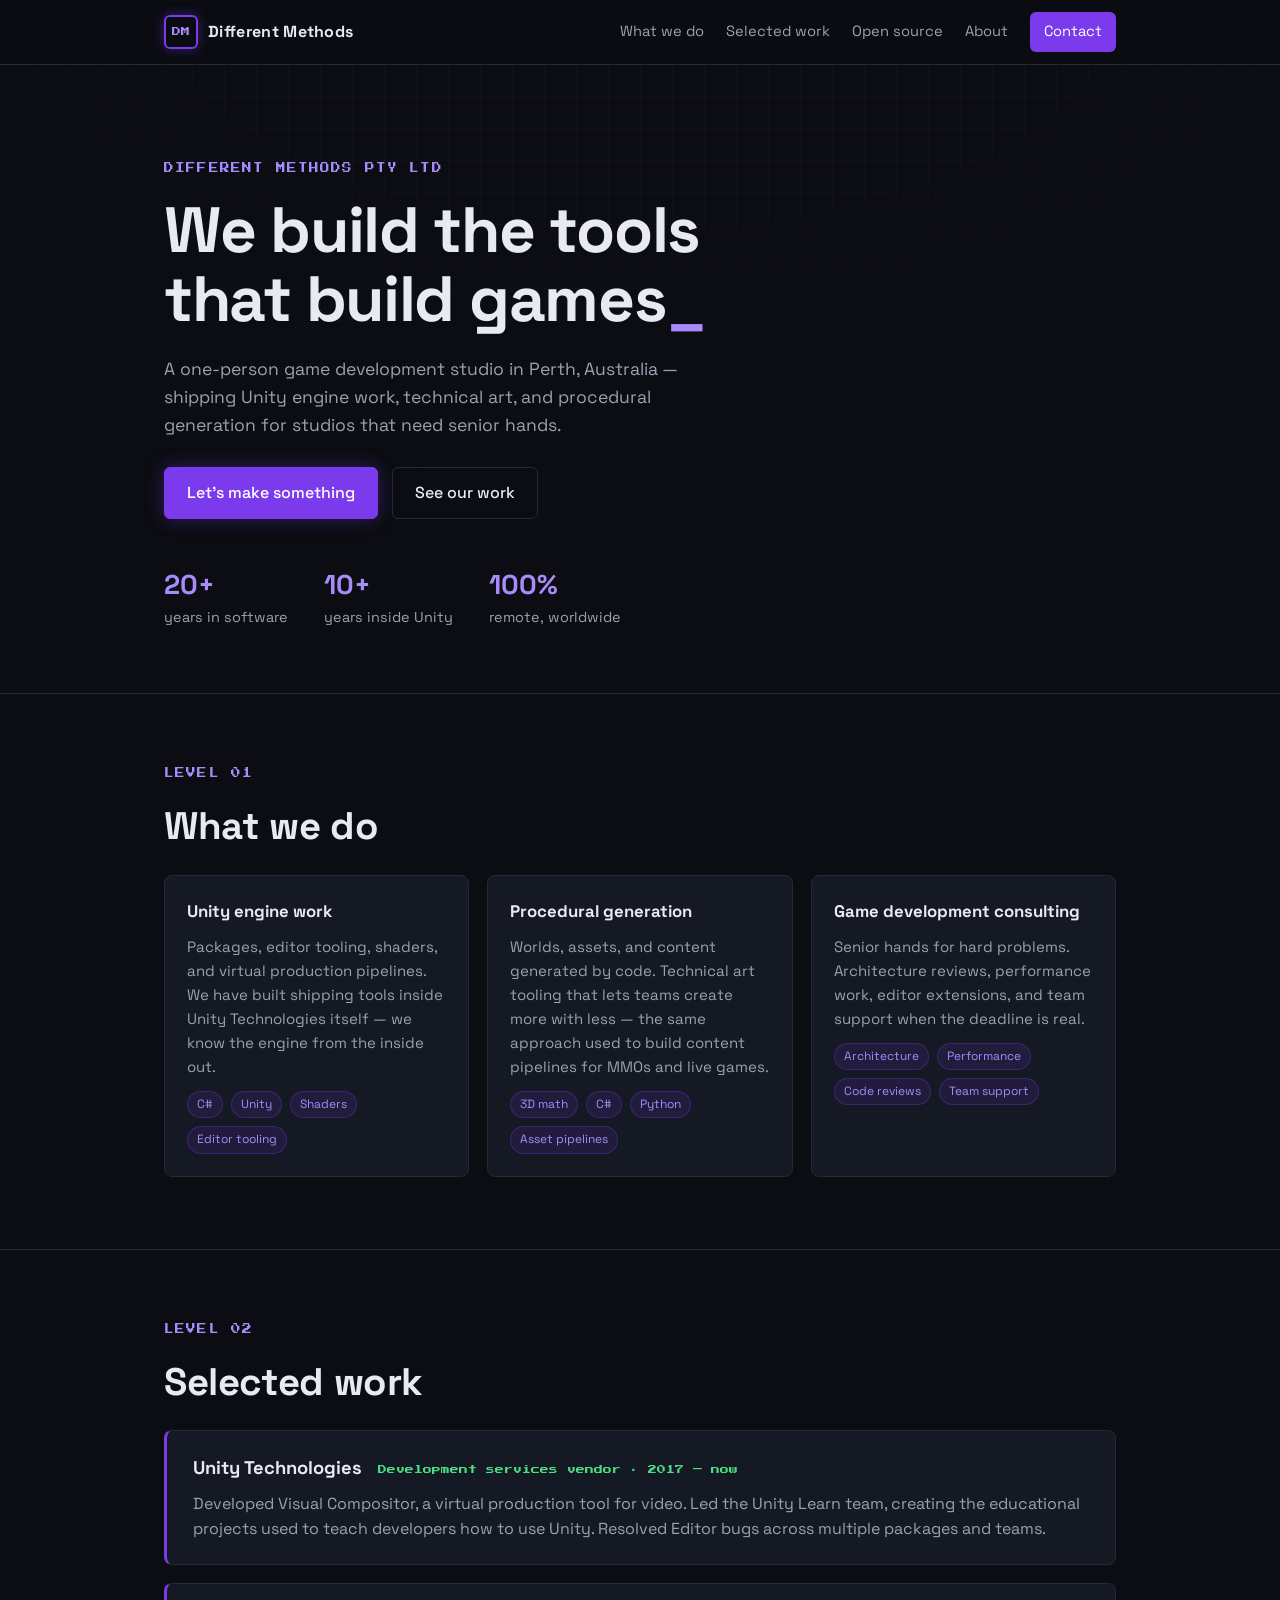
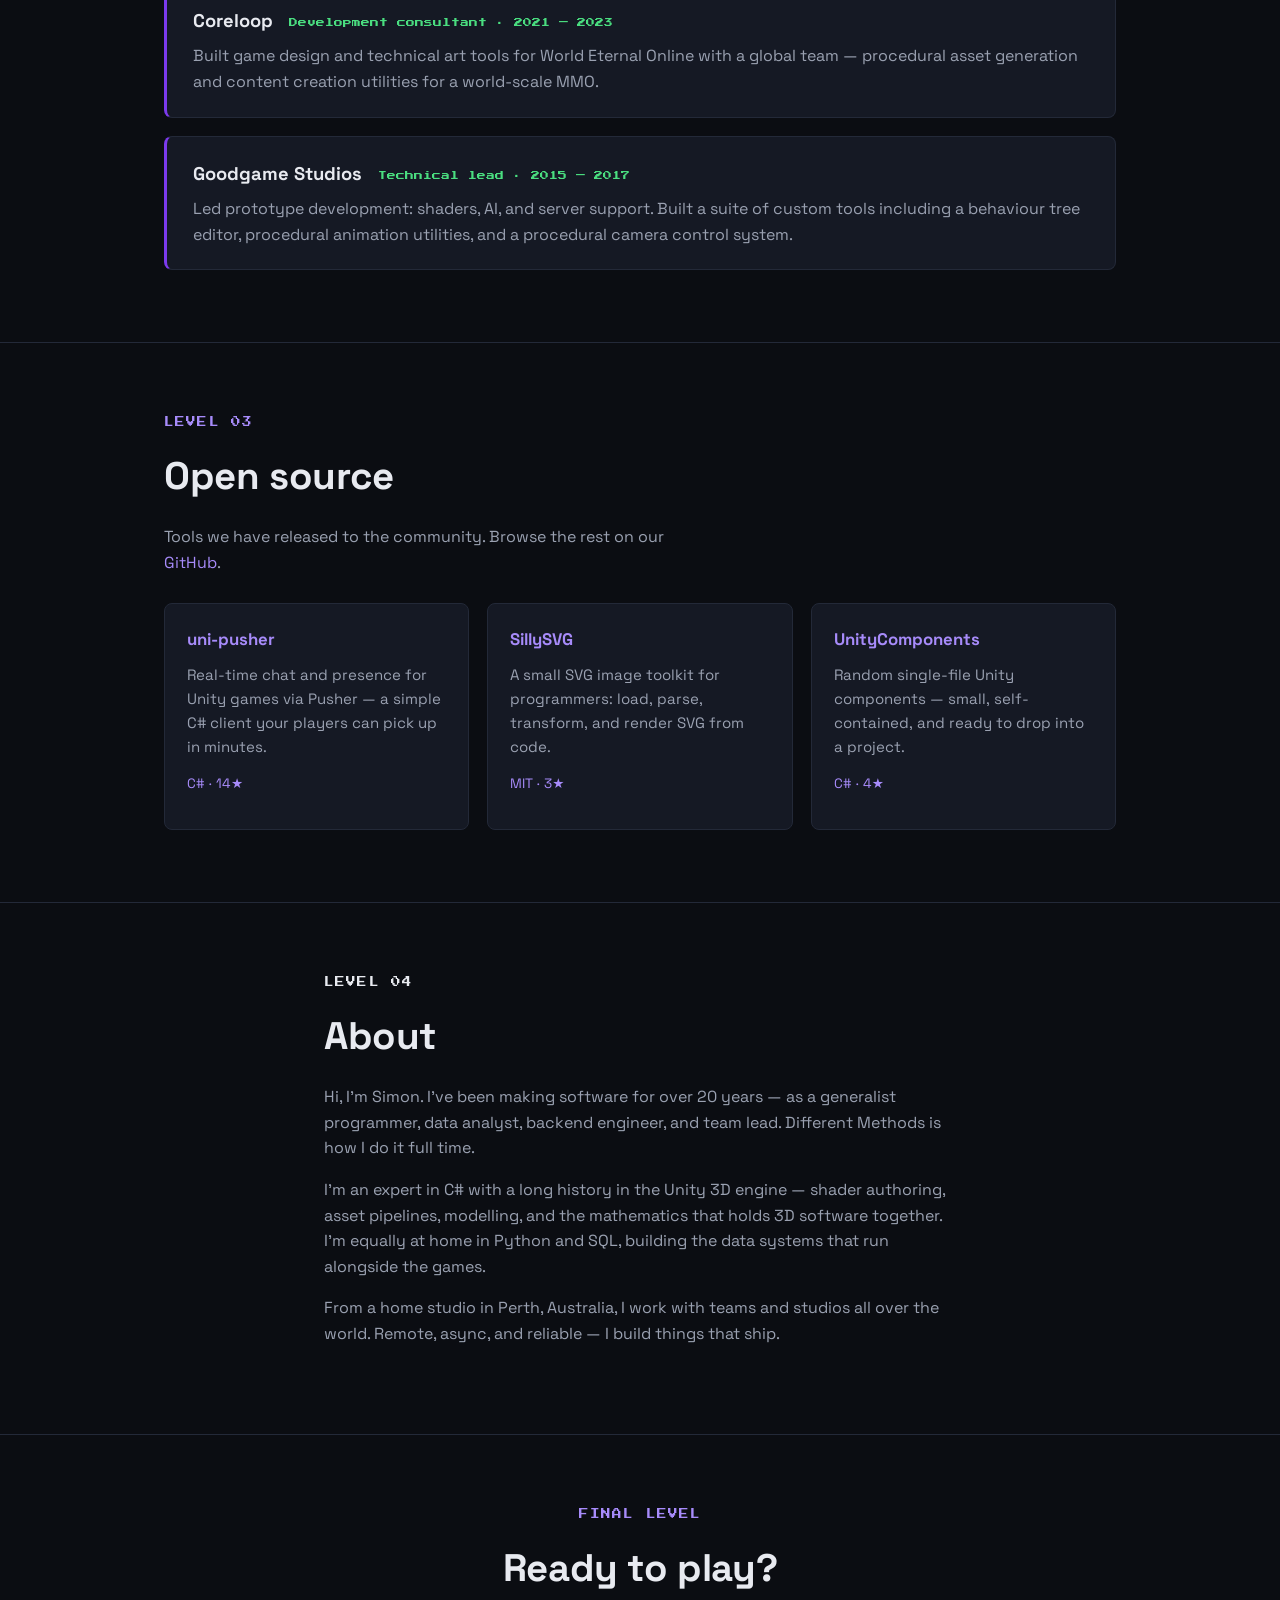
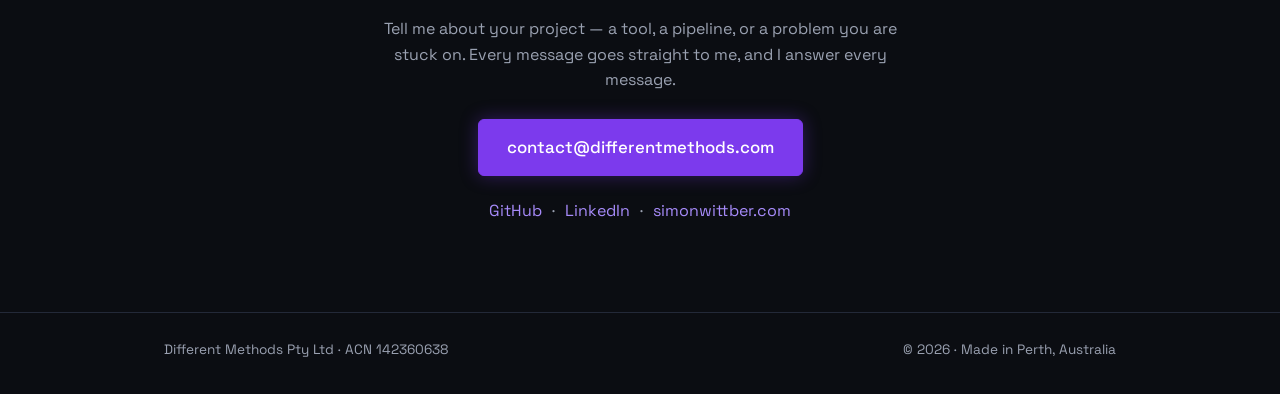
==== index.html @ 72f73c29 "Initial commit: differentmethods.com site" ====
<!doctype html>
<html lang="en">
<head>
  <meta charset="utf-8">
  <meta name="viewport" content="width=device-width, initial-scale=1">
  <title>Different Methods — Unity Development &amp; Game Tools Studio</title>
  <meta name="description" content="Different Methods is a game development studio in Perth, Australia. Unity engine development, technical art, procedural generation, and senior game development consulting.">
  <meta name="theme-color" content="#0B0D12">
  <meta property="og:title" content="Different Methods — We build the tools that build games">
  <meta property="og:description" content="Unity engine development, technical art, and procedural generation for studios that need senior hands.">
  <meta property="og:type" content="website">
  <meta property="og:url" content="https://differentmethods.com">
  <link rel="icon" href="data:image/svg+xml,%3Csvg xmlns='http://www.w3.org/2000/svg' viewBox='0 0 32 32'%3E%3Crect width='32' height='32' rx='6' fill='%230B0D12'/%3E%3Ctext x='16' y='23' font-family='monospace' font-size='17' font-weight='bold' fill='%237C3AED' text-anchor='middle'%3EDM%3C/text%3E%3C/svg%3E">
  <link rel="preconnect" href="https://fonts.googleapis.com">
  <link rel="preconnect" href="https://fonts.gstatic.com" crossorigin>
  <link href="https://fonts.googleapis.com/css2?family=Press+Start+2P&family=Space+Grotesk:wght@400;500;700&display=swap" rel="stylesheet">
  <link rel="stylesheet" href="style.css">
  <script type="application/ld+json">
  {
    "@context": "https://schema.org",
    "@type": "Organization",
    "name": "Different Methods Pty Ltd",
    "url": "https://differentmethods.com",
    "email": "contact@differentmethods.com",
    "logo": "https://differentmethods.com/favicon.svg",
    "founder": "Simon Wittber",
    "address": { "@type": "PostalAddress", "addressLocality": "Perth", "addressRegion": "Western Australia", "addressCountry": "AU" },
    "sameAs": [
      "https://github.com/DifferentMethods",
      "https://www.linkedin.com/in/simonwittber"
    ]
  }
  </script>
</head>
<body>
  <div class="bg-grid" aria-hidden="true"></div>

  <header class="site-header">
    <div class="wrap header-inner">
      <a class="logo" href="#top">
        <span class="logo-mark" aria-hidden="true">DM</span>
        <span class="logo-text">Different&nbsp;Methods</span>
      </a>
      <nav class="nav" id="nav">
        <a href="#work">What we do</a>
        <a href="#selected">Selected work</a>
        <a href="#open-source">Open source</a>
        <a href="#about">About</a>
        <a href="#contact" class="nav-cta">Contact</a>
      </nav>
      <button class="nav-toggle" id="nav-toggle" aria-label="Toggle menu" aria-expanded="false">☰</button>
    </div>
  </header>

  <main id="top">
    <section class="hero">
      <div class="wrap">
        <p class="eyebrow pixel">DIFFERENT METHODS PTY LTD</p>
        <h1>We build the tools<br>that build games<span class="cursor" aria-hidden="true">_</span></h1>
        <p class="lede">
          A one-person game development studio in Perth, Australia — shipping
          Unity engine work, technical art, and procedural generation for
          studios that need senior hands.
        </p>
        <div class="hero-cta">
          <a class="btn btn-primary" href="mailto:contact@differentmethods.com?subject=Let's make something">Let's make something</a>
          <a class="btn" href="#selected">See our work</a>
        </div>
        <ul class="stats" aria-label="Studio stats">
          <li><strong>20+</strong><span>years in software</span></li>
          <li><strong>10+</strong><span>years inside Unity</span></li>
          <li><strong>100%</strong><span>remote, worldwide</span></li>
        </ul>
      </div>
    </section>

    <section id="work" class="section">
      <div class="wrap">
        <p class="level pixel">LEVEL 01</p>
        <h2>What we do</h2>
        <div class="cards">
          <article class="card">
            <h3>Unity engine work</h3>
            <p>Packages, editor tooling, shaders, and virtual production pipelines. We have built shipping tools inside Unity Technologies itself — we know the engine from the inside out.</p>
            <ul class="tags">
              <li>C#</li>
              <li>Unity</li>
              <li>Shaders</li>
              <li>Editor tooling</li>
            </ul>
          </article>
          <article class="card">
            <h3>Procedural generation</h3>
            <p>Worlds, assets, and content generated by code. Technical art tooling that lets teams create more with less — the same approach used to build content pipelines for MMOs and live games.</p>
            <ul class="tags">
              <li>3D math</li>
              <li>C#</li>
              <li>Python</li>
              <li>Asset pipelines</li>
            </ul>
          </article>
          <article class="card">
            <h3>Game development consulting</h3>
            <p>Senior hands for hard problems. Architecture reviews, performance work, editor extensions, and team support when the deadline is real.</p>
            <ul class="tags">
              <li>Architecture</li>
              <li>Performance</li>
              <li>Code reviews</li>
              <li>Team support</li>
            </ul>
          </article>
        </div>
      </div>
    </section>

    <section id="selected" class="section">
      <div class="wrap">
        <p class="level pixel">LEVEL 02</p>
        <h2>Selected work</h2>
        <div class="quests">
          <article class="quest">
            <div class="quest-head">
              <h3>Unity Technologies</h3>
              <span class="quest-meta">Development services vendor · 2017 — now</span>
            </div>
            <p>
              Developed Visual Compositor, a virtual production tool for video.
              Led the Unity Learn team, creating the educational projects used
              to teach developers how to use Unity. Resolved Editor bugs across
              multiple packages and teams.
            </p>
          </article>
          <article class="quest">
            <div class="quest-head">
              <h3>Coreloop</h3>
              <span class="quest-meta">Development consultant · 2021 — 2023</span>
            </div>
            <p>
              Built game design and technical art tools for World Eternal
              Online with a global team — procedural asset generation and
              content creation utilities for a world-scale MMO.
            </p>
          </article>
          <article class="quest">
            <div class="quest-head">
              <h3>Goodgame Studios</h3>
              <span class="quest-meta">Technical lead · 2015 — 2017</span>
            </div>
            <p>
              Led prototype development: shaders, AI, and server support.
              Built a suite of custom tools including a behaviour tree editor,
              procedural animation utilities, and a procedural camera control
              system.
            </p>
          </article>
        </div>
      </div>
    </section>

    <section id="open-source" class="section">
      <div class="wrap">
        <p class="level pixel">LEVEL 03</p>
        <h2>Open source</h2>
        <p class="section-lede">
          Tools we have released to the community. Browse the rest on our
          <a href="https://github.com/DifferentMethods">GitHub</a>.
        </p>
        <div class="cards">
          <article class="card">
            <h3><a href="https://github.com/DifferentMethods/uni-pusher">uni-pusher</a></h3>
            <p>Real-time chat and presence for Unity games via Pusher — a simple C# client your players can pick up in minutes.</p>
            <p class="card-link"><a href="https://github.com/DifferentMethods/uni-pusher">C# · 14★</a></p>
          </article>
          <article class="card">
            <h3><a href="https://github.com/DifferentMethods/SillySVG">SillySVG</a></h3>
            <p>A small SVG image toolkit for programmers: load, parse, transform, and render SVG from code.</p>
            <p class="card-link"><a href="https://github.com/DifferentMethods/SillySVG">MIT · 3★</a></p>
          </article>
          <article class="card">
            <h3><a href="https://github.com/DifferentMethods/UnityComponents">UnityComponents</a></h3>
            <p>Random single-file Unity components — small, self-contained, and ready to drop into a project.</p>
            <p class="card-link"><a href="https://github.com/DifferentMethods/UnityComponents">C# · 4★</a></p>
          </article>
        </div>
      </div>
    </section>

    <section id="about" class="section">
      <div class="wrap narrow">
        <p class="level pixel">LEVEL 04</p>
        <h2>About</h2>
        <p>
          Hi, I'm Simon. I've been making software for over 20 years — as a
          generalist programmer, data analyst, backend engineer, and team
          lead. Different Methods is how I do it full time.
        </p>
        <p>
          I'm an expert in C# with a long history in the Unity 3D engine —
          shader authoring, asset pipelines, modelling, and the mathematics
          that holds 3D software together. I'm equally at home in Python and
          SQL, building the data systems that run alongside the games.
        </p>
        <p>
          From a home studio in Perth, Australia, I work with teams and
          studios all over the world. Remote, async, and reliable — I build
          things that ship.
        </p>
      </div>
    </section>

    <section id="contact" class="section">
      <div class="wrap narrow contact">
        <p class="level pixel">FINAL LEVEL</p>
        <h2>Ready to play?</h2>
        <p class="section-lede">
          Tell me about your project — a tool, a pipeline, or a problem you
          are stuck on. Every message goes straight to me, and I answer every message.
        </p>
        <a class="btn btn-primary btn-big" href="mailto:contact@differentmethods.com?subject=Project inquiry — differentmethods.com">contact@differentmethods.com</a>
        <p class="contact-alt">
          <a href="https://github.com/DifferentMethods">GitHub</a>
          <span aria-hidden="true">·</span>
          <a href="https://www.linkedin.com/in/simonwittber">LinkedIn</a>
          <span aria-hidden="true">·</span>
          <a href="https://simonwittber.com">simonwittber.com</a>
        </p>
      </div>
    </section>
  </main>

  <footer class="site-footer">
    <div class="wrap footer-inner">
      <span>Different Methods Pty Ltd · ACN 142360638</span>
      <span>© <span id="year">2026</span> · Made in Perth, Australia</span>
    </div>
  </footer>

  <script>
    const toggle = document.getElementById('nav-toggle');
    const nav = document.getElementById('nav');
    toggle.addEventListener('click', () => {
      const open = nav.classList.toggle('open');
      toggle.setAttribute('aria-expanded', String(open));
    });
    nav.addEventListener('click', (e) => {
      if (e.target.tagName === 'A') {
        nav.classList.remove('open');
        toggle.setAttribute('aria-expanded', 'false');
      }
    });
    const year = document.getElementById('year');
    if (year) year.textContent = String(new Date().getFullYear());
  </script>
</body>
</html>
---- style.css ----
:root {
  --bg: #0B0D12;
  --bg-soft: #11141C;
  --panel: #151924;
  --line: #232938;
  --text: #E8EAF0;
  --text-dim: #9AA1B1;
  --accent: #7C3AED;
  --accent-soft: #A78BFA;
  --green: #4ADE80;
}

* { box-sizing: border-box; }

html { scroll-behavior: smooth; }

body {
  margin: 0;
  background: var(--bg);
  color: var(--text);
  font-family: 'Space Grotesk', system-ui, sans-serif;
  line-height: 1.6;
  overflow-x: hidden;
}

a { color: var(--accent-soft); text-decoration: none; }
a:hover { color: var(--text); }

.pixel {
  font-family: 'Press Start 2P', monospace;
  font-size: 0.6rem;
  letter-spacing: 0.12em;
  color: var(--accent-soft);
}

.wrap {
  max-width: 1000px;
  margin: 0 auto;
  padding: 0 24px;
}

.wrap.narrow { max-width: 680px; }

/* ---------- background grid ---------- */
.bg-grid {
  position: fixed;
  inset: 0;
  z-index: -1;
  background-image:
    linear-gradient(rgba(124, 58, 237, 0.06) 1px, transparent 1px),
    linear-gradient(90deg, rgba(124, 58, 237, 0.06) 1px, transparent 1px);
  background-size: 32px 32px;
  mask-image: radial-gradient(ellipse 90% 60% at 50% 0%, black 30%, transparent 100%);
}

/* ---------- header ---------- */
.site-header {
  position: sticky;
  top: 0;
  z-index: 10;
  background: rgba(11, 13, 18, 0.85);
  backdrop-filter: blur(8px);
  border-bottom: 1px solid var(--line);
}

.header-inner {
  display: flex;
  align-items: center;
  justify-content: space-between;
  gap: 16px;
  height: 64px;
}

.logo {
  display: flex;
  align-items: center;
  gap: 10px;
  color: var(--text);
}

.logo-mark {
  display: grid;
  place-items: center;
  width: 34px;
  height: 34px;
  border: 2px solid var(--accent);
  border-radius: 6px;
  font-family: 'Press Start 2P', monospace;
  font-size: 0.55rem;
  color: var(--accent-soft);
  box-shadow: 0 0 12px rgba(124, 58, 237, 0.4);
}

.logo-text {
  font-weight: 700;
  letter-spacing: 0.02em;
}

.nav {
  display: flex;
  align-items: center;
  gap: 22px;
  font-size: 0.92rem;
}

.nav a { color: var(--text-dim); }
.nav a:hover { color: var(--text); }

.nav-cta {
  color: #fff !important;
  background: var(--accent);
  padding: 8px 14px;
  border-radius: 6px;
}
.nav-cta:hover { background: var(--accent-soft); color: #fff !important; }

.nav-toggle {
  display: none;
  background: none;
  border: 1px solid var(--line);
  color: var(--text);
  font-size: 1.2rem;
  line-height: 1;
  padding: 8px 10px;
  border-radius: 6px;
  cursor: pointer;
}

/* ---------- hero ---------- */
.hero {
  padding: 96px 0 64px;
}

.eyebrow { margin: 0 0 20px; }

.hero h1 {
  margin: 0 0 20px;
  font-size: clamp(2.2rem, 6vw, 4rem);
  line-height: 1.08;
  font-weight: 700;
  letter-spacing: -0.02em;
}

.cursor {
  color: var(--accent-soft);
  animation: blink 1.1s steps(1) infinite;
}

@keyframes blink { 50% { opacity: 0; } }

.lede {
  max-width: 560px;
  color: var(--text-dim);
  font-size: 1.1rem;
  margin: 0 0 28px;
}

.hero-cta {
  display: flex;
  flex-wrap: wrap;
  gap: 14px;
  margin-bottom: 44px;
}

.btn {
  display: inline-block;
  padding: 12px 22px;
  border-radius: 6px;
  border: 1px solid var(--line);
  color: var(--text);
  font-weight: 500;
  transition: transform 0.15s ease, box-shadow 0.15s ease;
}

.btn:hover {
  transform: translateY(-2px);
  color: var(--text);
}

.btn-primary {
  border-color: var(--accent);
  background: var(--accent);
  color: #fff;
  box-shadow: 0 0 18px rgba(124, 58, 237, 0.35);
}

.btn-primary:hover { background: var(--accent-soft); color: #fff; }

.btn-big { font-size: 1.05rem; padding: 14px 28px; }

.stats {
  list-style: none;
  display: flex;
  flex-wrap: wrap;
  gap: 36px;
  margin: 0;
  padding: 0;
}

.stats li {
  display: flex;
  flex-direction: column;
}

.stats strong {
  font-size: 1.7rem;
  font-weight: 700;
  color: var(--accent-soft);
}

.stats span { color: var(--text-dim); font-size: 0.9rem; }

/* ---------- sections ---------- */
.section {
  padding: 72px 0;
  border-top: 1px solid var(--line);
}

.section .level {
  margin: 0 0 14px;
}

.section h2 {
  margin: 0 0 18px;
  font-size: clamp(1.6rem, 4vw, 2.4rem);
  letter-spacing: -0.01em;
}

.section-lede {
  color: var(--text-dim);
  max-width: 560px;
  margin: 0 0 28px;
}

#about p { color: var(--text-dim); }
#about p:first-of-type { color: var(--text); }

/* ---------- cards ---------- */
.cards {
  display: grid;
  grid-template-columns: repeat(3, 1fr);
  gap: 18px;
}

.card {
  background: var(--panel);
  border: 1px solid var(--line);
  border-radius: 8px;
  padding: 22px;
  transition: transform 0.15s ease, border-color 0.15s ease;
}

.card:hover {
  transform: translateY(-3px);
  border-color: var(--accent);
}

.card h3 {
  margin: 0 0 10px;
  font-size: 1.05rem;
  font-weight: 700;
}

.card p {
  margin: 0 0 12px;
  color: var(--text-dim);
  font-size: 0.94rem;
}

.card .tags {
  list-style: none;
  display: flex;
  flex-wrap: wrap;
  gap: 8px;
  padding: 0;
  margin: 0;
}

.card .tags li {
  font-size: 0.75rem;
  color: var(--accent-soft);
  background: rgba(124, 58, 237, 0.12);
  border: 1px solid rgba(124, 58, 237, 0.3);
  padding: 3px 9px;
  border-radius: 999px;
}

.card-link a { font-size: 0.85rem; }

/* ---------- quests ---------- */
.quests {
  display: grid;
  gap: 18px;
}

.quest {
  background: var(--panel);
  border: 1px solid var(--line);
  border-left: 3px solid var(--accent);
  border-radius: 8px;
  padding: 22px 26px;
}

.quest-head {
  display: flex;
  flex-wrap: wrap;
  align-items: baseline;
  gap: 8px 16px;
  margin-bottom: 8px;
}

.quest h3 {
  margin: 0;
  font-size: 1.15rem;
}

.quest-meta {
  font-family: 'Press Start 2P', monospace;
  font-size: 0.55rem;
  color: var(--green);
}

.quest p {
  margin: 0;
  color: var(--text-dim);
}

/* ---------- contact ---------- */
.contact {
  text-align: center;
}

.contact .section-lede { margin: 0 auto 26px; }

.contact-alt {
  margin-top: 22px;
  color: var(--text-dim);
  display: flex;
  justify-content: center;
  gap: 10px;
  flex-wrap: wrap;
}

/* ---------- footer ---------- */
.site-footer {
  border-top: 1px solid var(--line);
  padding: 26px 0 34px;
}

.footer-inner {
  display: flex;
  flex-wrap: wrap;
  justify-content: space-between;
  gap: 8px 24px;
  color: var(--text-dim);
  font-size: 0.85rem;
}

/* ---------- responsive ---------- */
@media (max-width: 800px) {
  .cards { grid-template-columns: 1fr; }

  .nav-toggle { display: block; }

  .nav {
    position: absolute;
    top: 64px;
    left: 0;
    right: 0;
    display: none;
    flex-direction: column;
    align-items: flex-start;
    gap: 4px;
    background: var(--bg-soft);
    border-bottom: 1px solid var(--line);
    padding: 12px 24px;
  }

  .nav a { display: block; padding: 10px 0; }

  .nav.open { display: flex; }

  .hero { padding: 64px 0 48px; }
  .section { padding: 52px 0; }
  .stats { gap: 24px; }
}

@media (prefers-reduced-motion: reduce) {
  html { scroll-behavior: auto; }
  .cursor { animation: none; }
  .btn, .card { transition: none; }
}
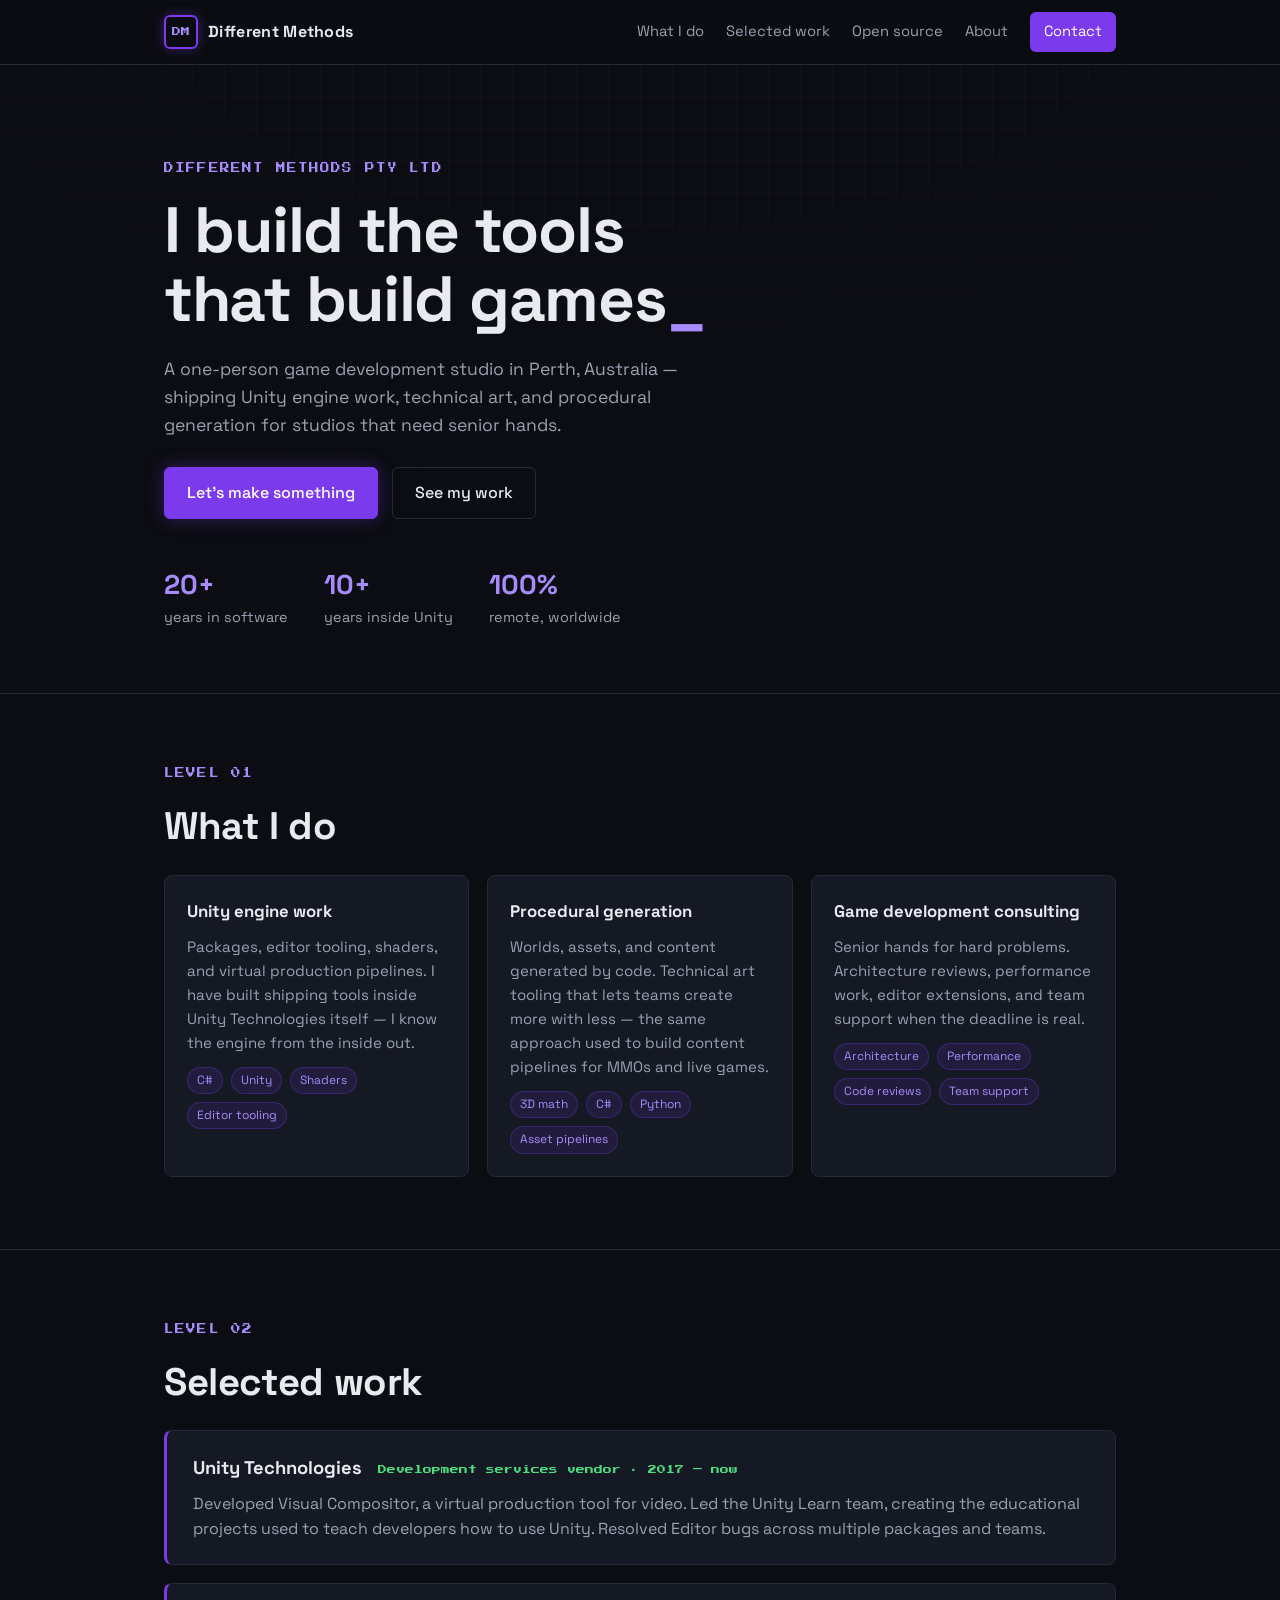
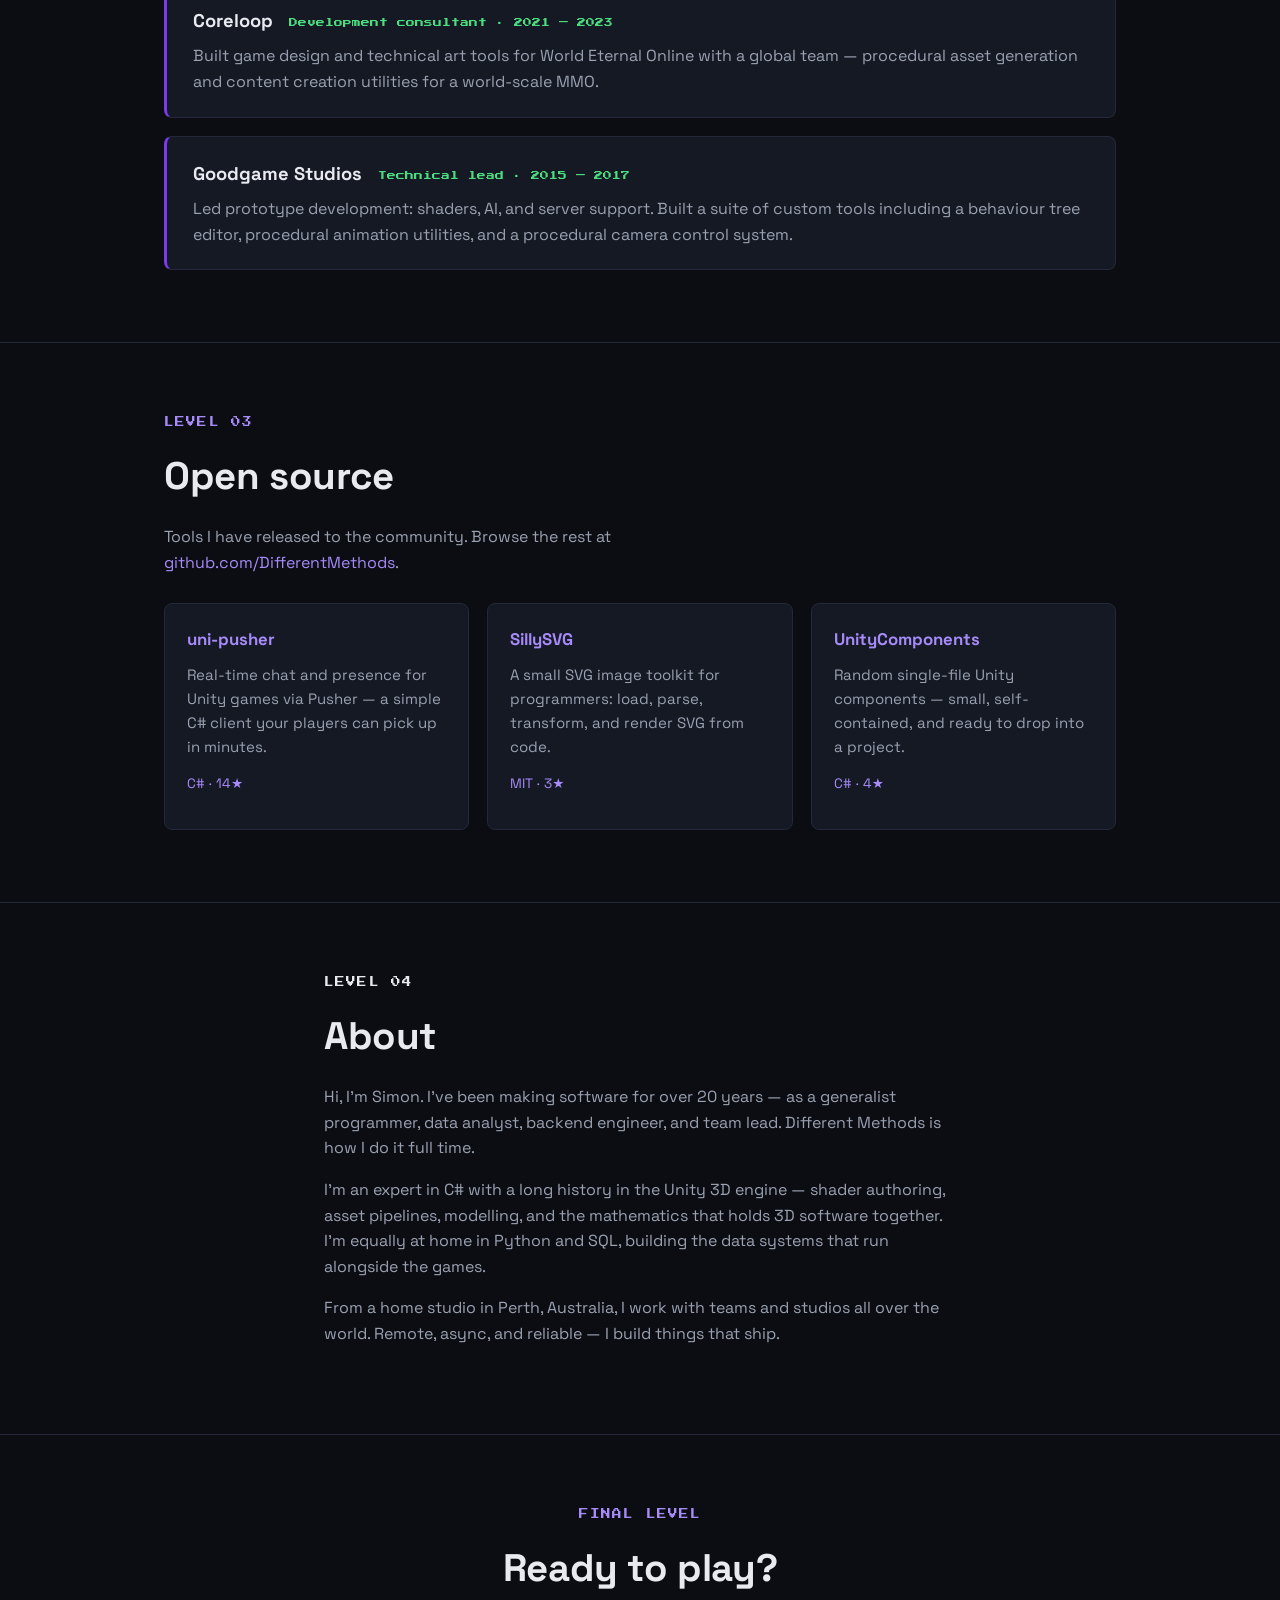
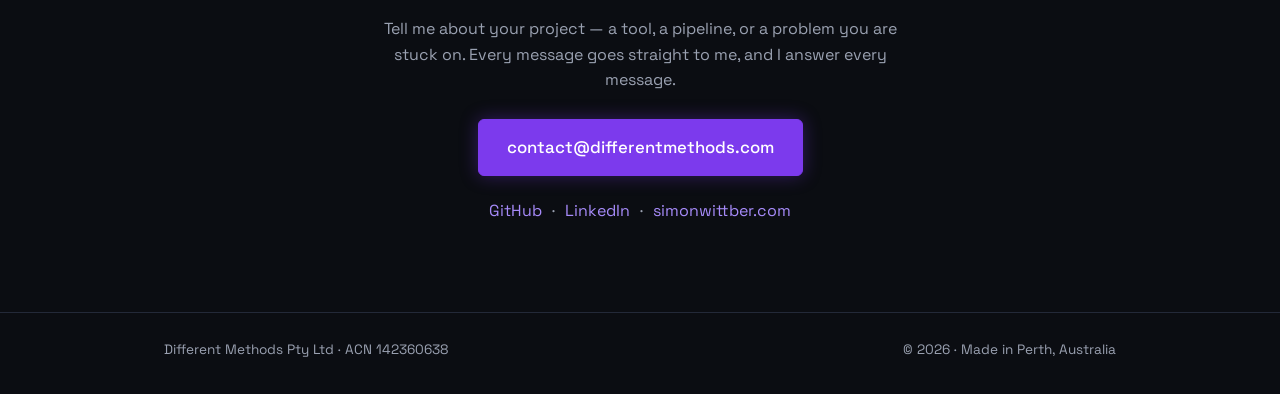
==== commit 1bc53c62: "Use first person (solo operator) instead of studio voice" ====
--- a/index.html
+++ b/index.html
@@ -4,9 +4,9 @@
   <meta charset="utf-8">
   <meta name="viewport" content="width=device-width, initial-scale=1">
   <title>Different Methods — Unity Development &amp; Game Tools Studio</title>
-  <meta name="description" content="Different Methods is a game development studio in Perth, Australia. Unity engine development, technical art, procedural generation, and senior game development consulting.">
+  <meta name="description" content="Different Methods is Simon Wittber's game development business in Perth, Australia. Unity engine development, technical art, procedural generation, and senior game development consulting.">
   <meta name="theme-color" content="#0B0D12">
-  <meta property="og:title" content="Different Methods — We build the tools that build games">
+  <meta property="og:title" content="Different Methods — I build the tools that build games">
   <meta property="og:description" content="Unity engine development, technical art, and procedural generation for studios that need senior hands.">
   <meta property="og:type" content="website">
   <meta property="og:url" content="https://differentmethods.com">
@@ -42,7 +42,7 @@
         <span class="logo-text">Different&nbsp;Methods</span>
       </a>
       <nav class="nav" id="nav">
-        <a href="#work">What we do</a>
+        <a href="#work">What I do</a>
         <a href="#selected">Selected work</a>
         <a href="#open-source">Open source</a>
         <a href="#about">About</a>
@@ -56,7 +56,7 @@
     <section class="hero">
       <div class="wrap">
         <p class="eyebrow pixel">DIFFERENT METHODS PTY LTD</p>
-        <h1>We build the tools<br>that build games<span class="cursor" aria-hidden="true">_</span></h1>
+        <h1>I build the tools<br>that build games<span class="cursor" aria-hidden="true">_</span></h1>
         <p class="lede">
           A one-person game development studio in Perth, Australia — shipping
           Unity engine work, technical art, and procedural generation for
@@ -64,7 +64,7 @@
         </p>
         <div class="hero-cta">
           <a class="btn btn-primary" href="mailto:contact@differentmethods.com?subject=Let's make something">Let's make something</a>
-          <a class="btn" href="#selected">See our work</a>
+          <a class="btn" href="#selected">See my work</a>
         </div>
         <ul class="stats" aria-label="Studio stats">
           <li><strong>20+</strong><span>years in software</span></li>
@@ -77,11 +77,11 @@
     <section id="work" class="section">
       <div class="wrap">
         <p class="level pixel">LEVEL 01</p>
-        <h2>What we do</h2>
+        <h2>What I do</h2>
         <div class="cards">
           <article class="card">
             <h3>Unity engine work</h3>
-            <p>Packages, editor tooling, shaders, and virtual production pipelines. We have built shipping tools inside Unity Technologies itself — we know the engine from the inside out.</p>
+            <p>Packages, editor tooling, shaders, and virtual production pipelines. I have built shipping tools inside Unity Technologies itself — I know the engine from the inside out.</p>
             <ul class="tags">
               <li>C#</li>
               <li>Unity</li>
@@ -162,8 +162,8 @@
         <p class="level pixel">LEVEL 03</p>
         <h2>Open source</h2>
         <p class="section-lede">
-          Tools we have released to the community. Browse the rest on our
-          <a href="https://github.com/DifferentMethods">GitHub</a>.
+          Tools I have released to the community. Browse the rest at
+          <a href="https://github.com/DifferentMethods">github.com/DifferentMethods</a>.
         </p>
         <div class="cards">
           <article class="card">
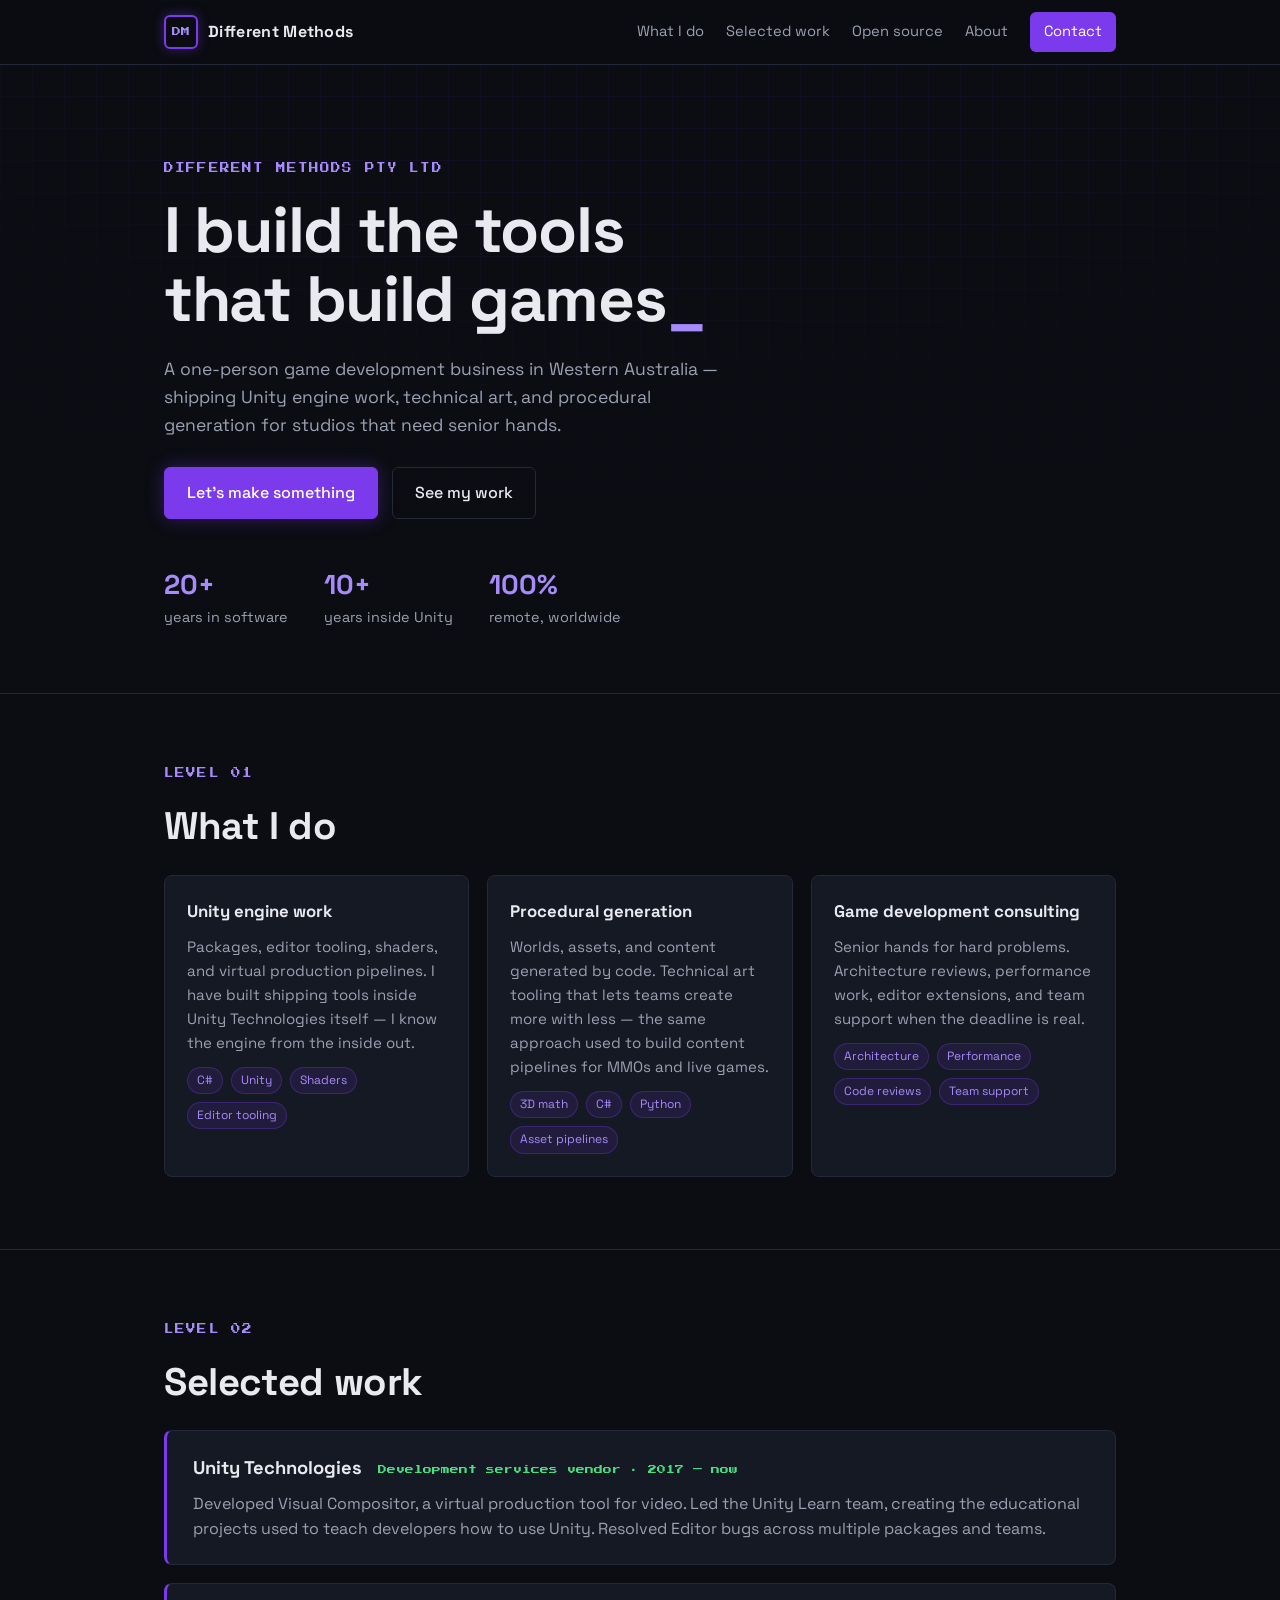
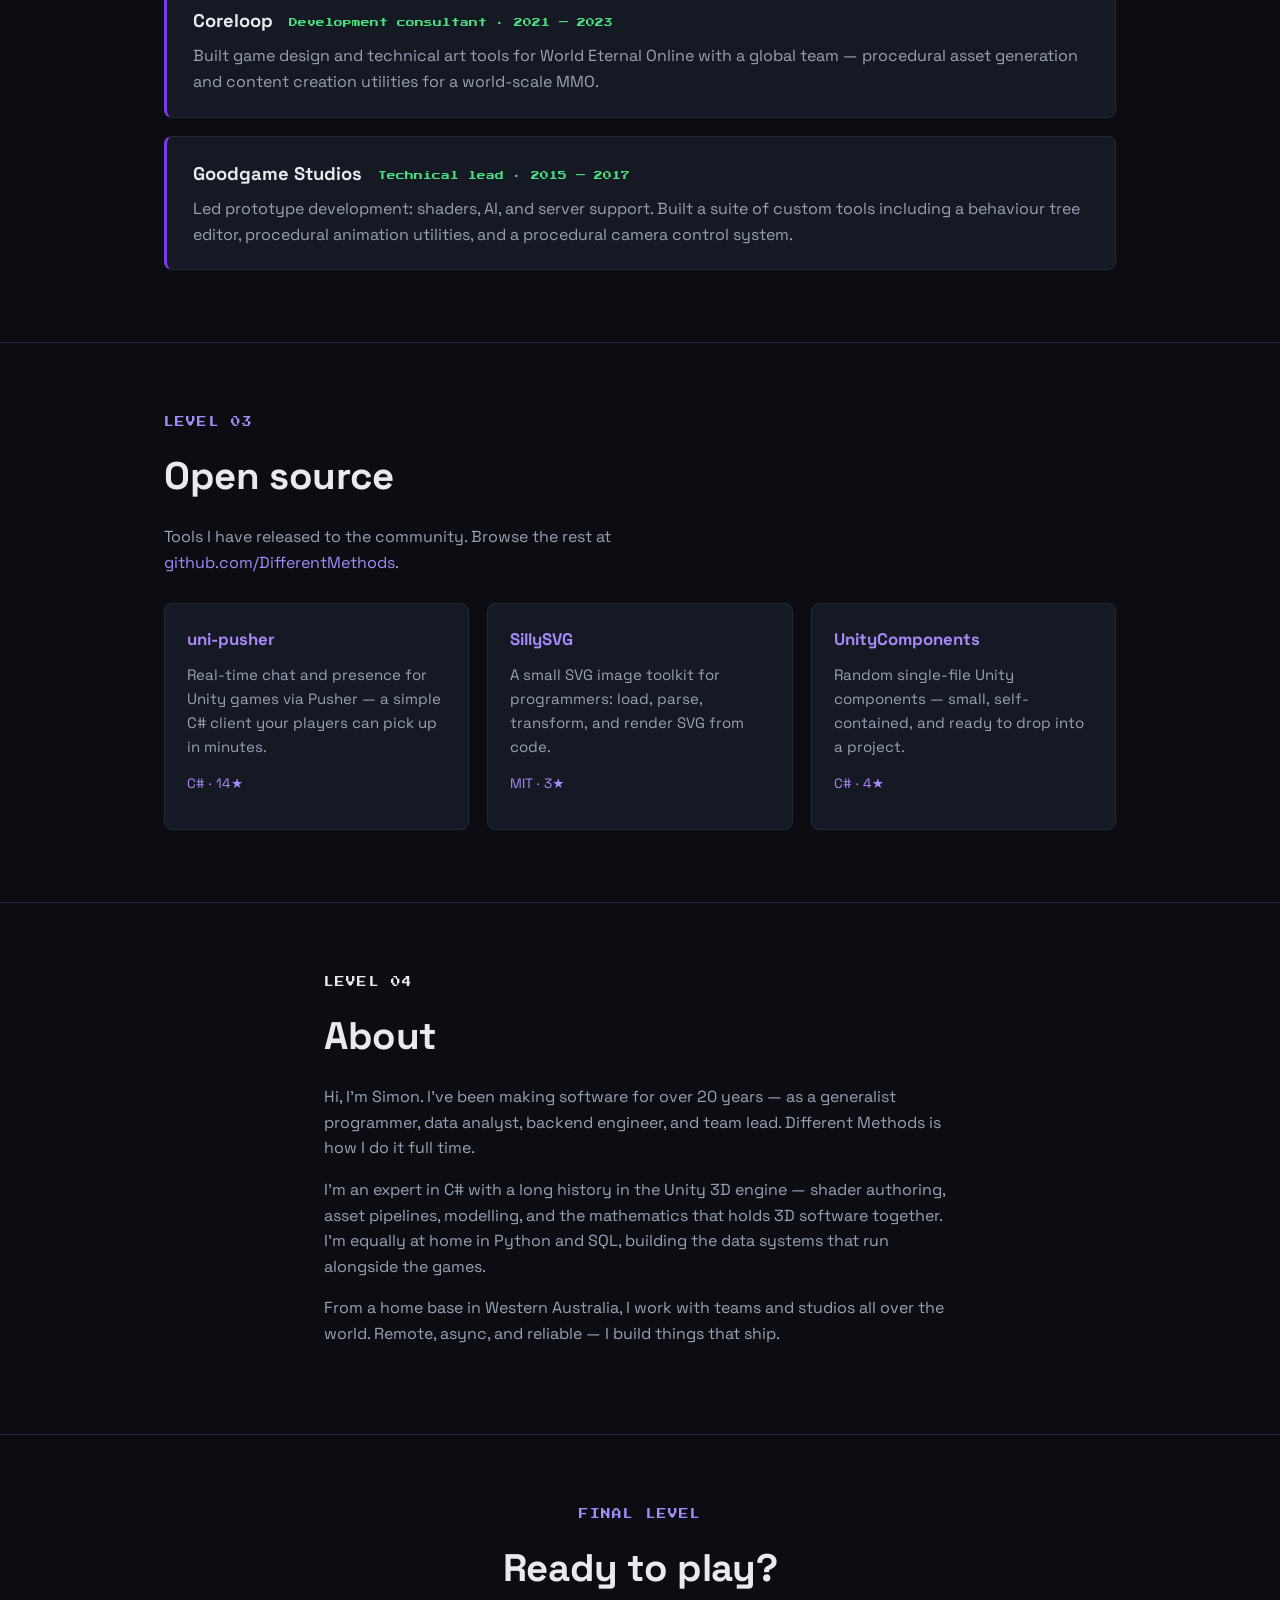
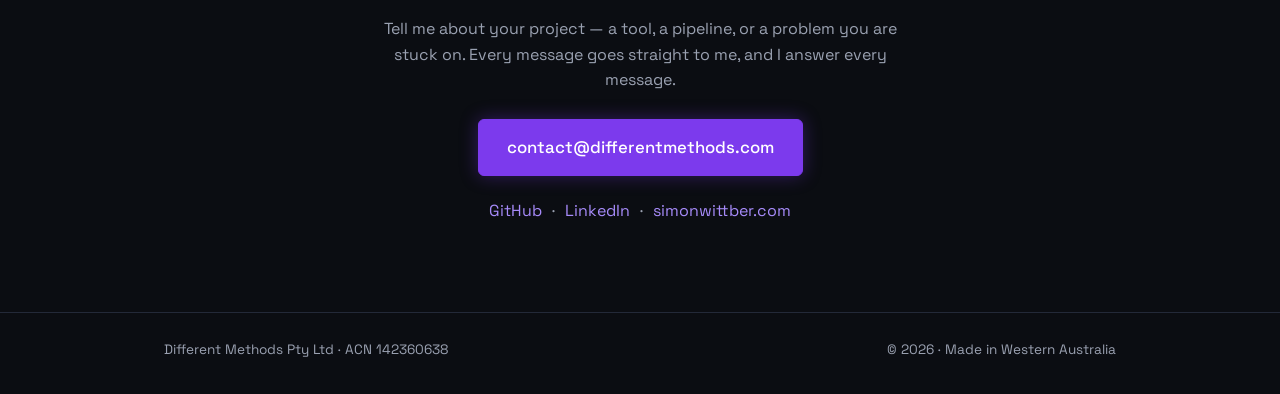
==== commit 0632b22d: "Say Western Australia instead of Perth; drop senior qualifier" ====
--- a/index.html
+++ b/index.html
@@ -4,7 +4,7 @@
   <meta charset="utf-8">
   <meta name="viewport" content="width=device-width, initial-scale=1">
   <title>Different Methods — Unity Development &amp; Game Tools Studio</title>
-  <meta name="description" content="Different Methods is Simon Wittber's game development business in Perth, Australia. Unity engine development, technical art, procedural generation, and senior game development consulting.">
+  <meta name="description" content="Different Methods is Simon Wittber's game development business in Western Australia. Unity engine development, technical art, procedural generation, and game development consulting.">
   <meta name="theme-color" content="#0B0D12">
   <meta property="og:title" content="Different Methods — I build the tools that build games">
   <meta property="og:description" content="Unity engine development, technical art, and procedural generation for studios that need senior hands.">
@@ -24,7 +24,7 @@
     "email": "contact@differentmethods.com",
     "logo": "https://differentmethods.com/favicon.svg",
     "founder": "Simon Wittber",
-    "address": { "@type": "PostalAddress", "addressLocality": "Perth", "addressRegion": "Western Australia", "addressCountry": "AU" },
+    "address": { "@type": "PostalAddress", "addressRegion": "Western Australia", "addressCountry": "AU" },
     "sameAs": [
       "https://github.com/DifferentMethods",
       "https://www.linkedin.com/in/simonwittber"
@@ -58,7 +58,7 @@
         <p class="eyebrow pixel">DIFFERENT METHODS PTY LTD</p>
         <h1>I build the tools<br>that build games<span class="cursor" aria-hidden="true">_</span></h1>
         <p class="lede">
-          A one-person game development studio in Perth, Australia — shipping
+          A one-person game development business in Western Australia — shipping
           Unity engine work, technical art, and procedural generation for
           studios that need senior hands.
         </p>
@@ -201,7 +201,7 @@
           SQL, building the data systems that run alongside the games.
         </p>
         <p>
-          From a home studio in Perth, Australia, I work with teams and
+          From a home base in Western Australia, I work with teams and
           studios all over the world. Remote, async, and reliable — I build
           things that ship.
         </p>
@@ -231,7 +231,7 @@
   <footer class="site-footer">
     <div class="wrap footer-inner">
       <span>Different Methods Pty Ltd · ACN 142360638</span>
-      <span>© <span id="year">2026</span> · Made in Perth, Australia</span>
+      <span>© <span id="year">2026</span> · Made in Western Australia</span>
     </div>
   </footer>
 
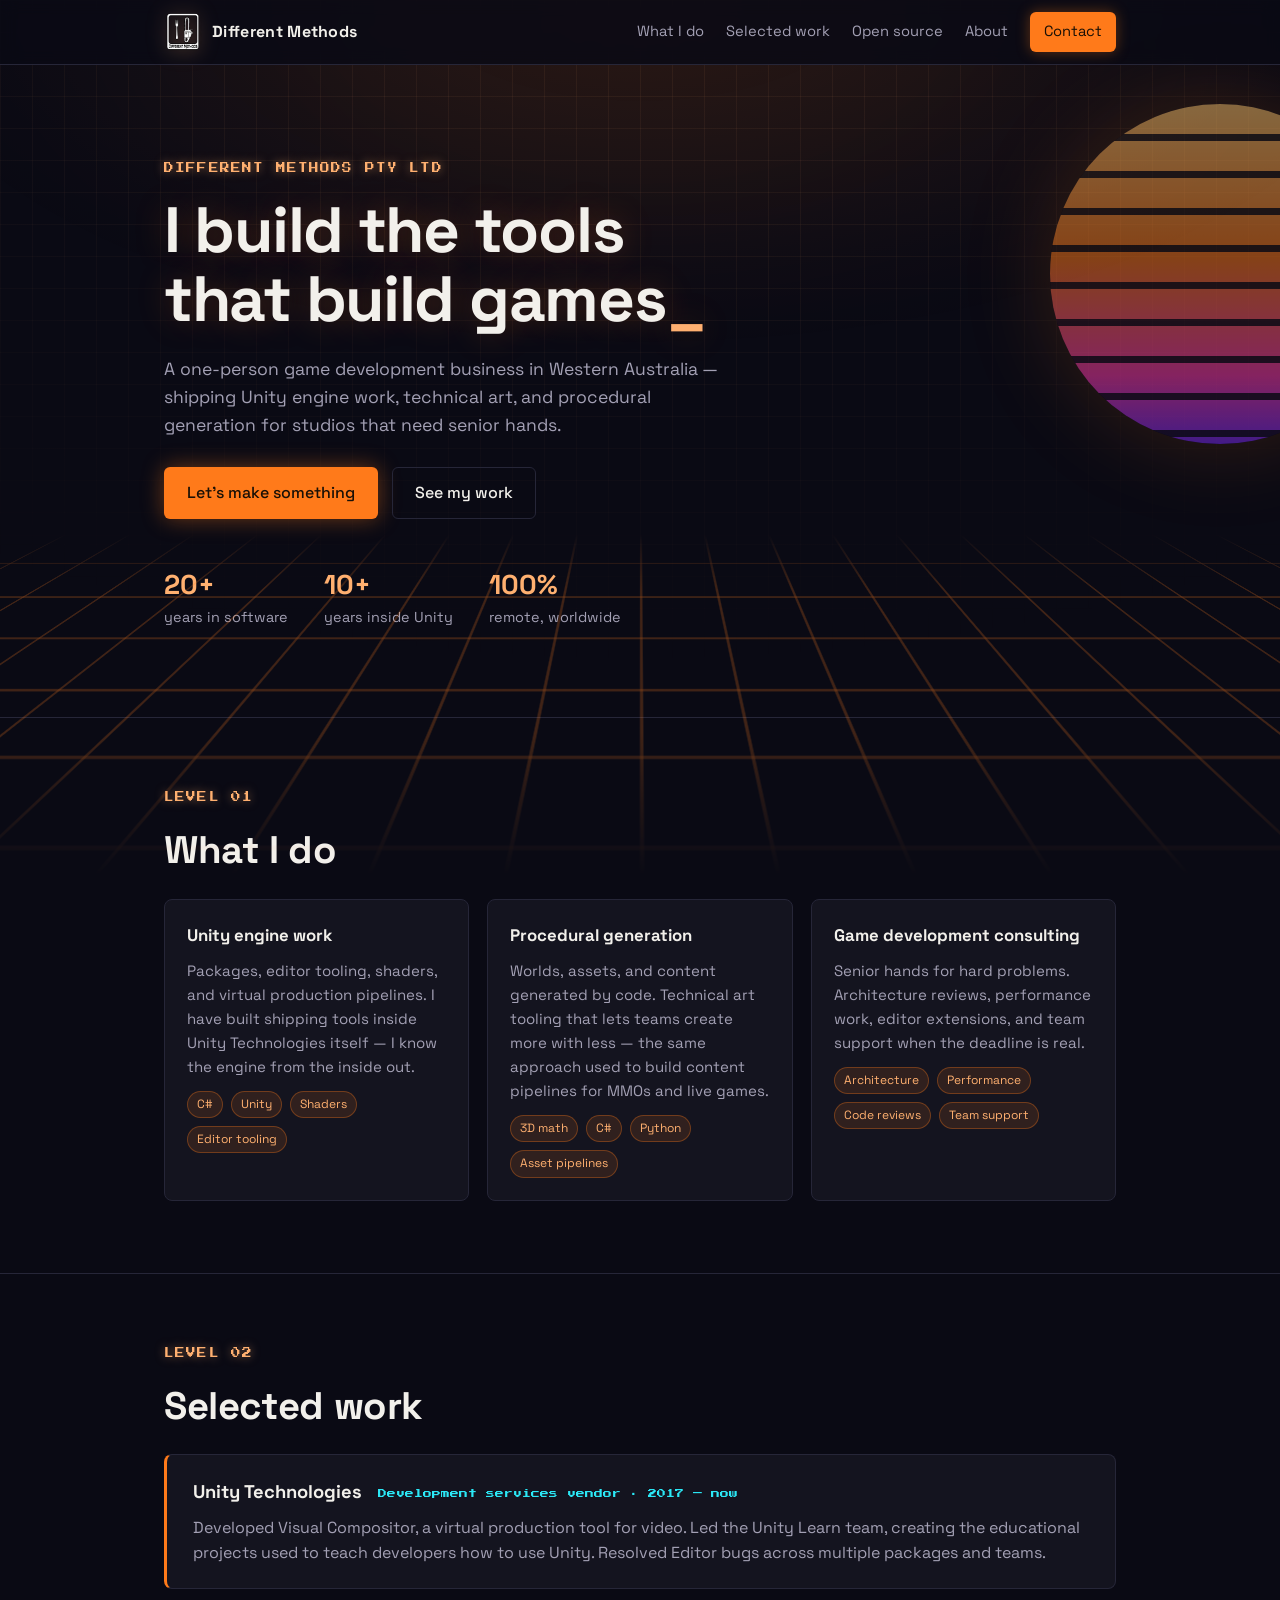
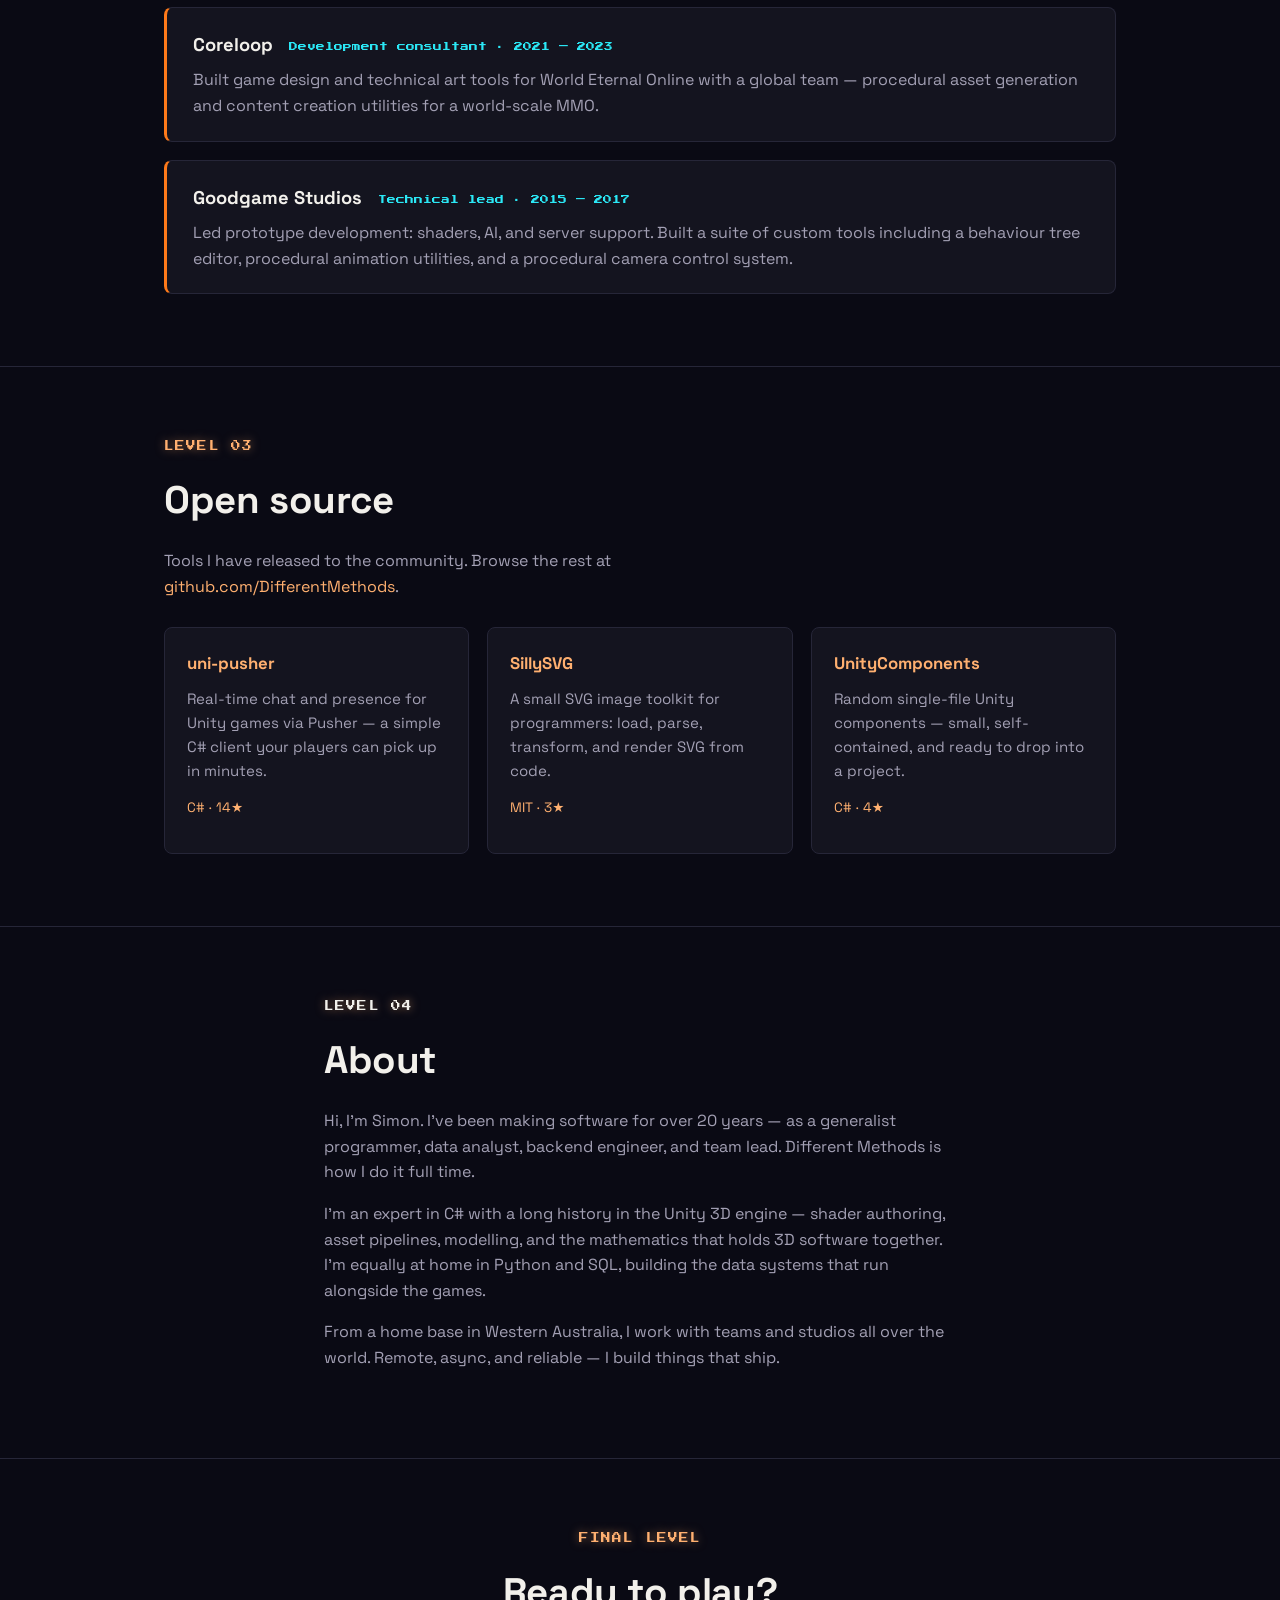
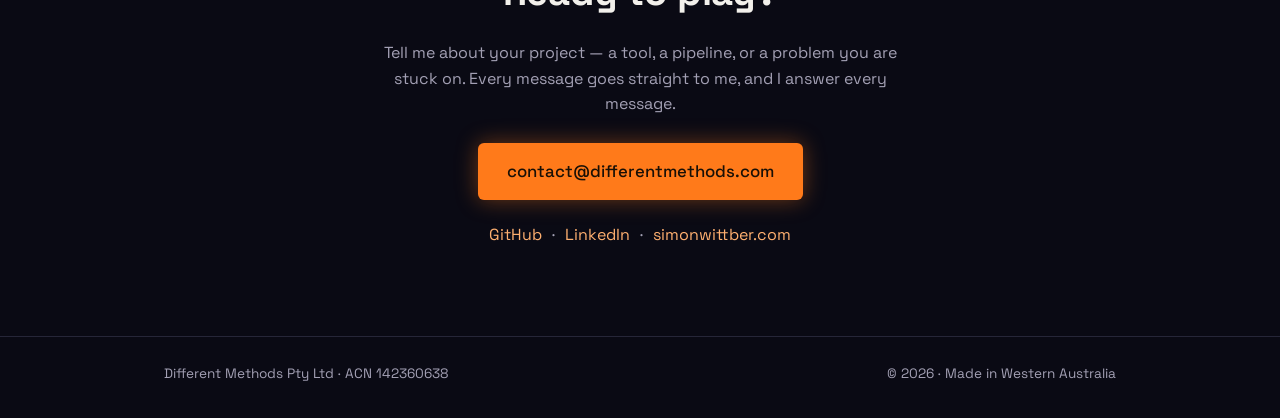
==== commit dce6585e: "Restyle with orange/grey synthwave palette; use dm.png as logo, favicon, og:image" ====
--- a/index.html
+++ b/index.html
@@ -5,12 +5,13 @@
   <meta name="viewport" content="width=device-width, initial-scale=1">
   <title>Different Methods — Unity Development &amp; Game Tools Studio</title>
   <meta name="description" content="Different Methods is Simon Wittber's game development business in Western Australia. Unity engine development, technical art, procedural generation, and game development consulting.">
-  <meta name="theme-color" content="#0B0D12">
+  <meta name="theme-color" content="#0A0A14">
   <meta property="og:title" content="Different Methods — I build the tools that build games">
   <meta property="og:description" content="Unity engine development, technical art, and procedural generation for studios that need senior hands.">
   <meta property="og:type" content="website">
   <meta property="og:url" content="https://differentmethods.com">
-  <link rel="icon" href="data:image/svg+xml,%3Csvg xmlns='http://www.w3.org/2000/svg' viewBox='0 0 32 32'%3E%3Crect width='32' height='32' rx='6' fill='%230B0D12'/%3E%3Ctext x='16' y='23' font-family='monospace' font-size='17' font-weight='bold' fill='%237C3AED' text-anchor='middle'%3EDM%3C/text%3E%3C/svg%3E">
+  <meta property="og:image" content="https://differentmethods.com/dm.png">
+  <link rel="icon" type="image/png" href="dm.png">
   <link rel="preconnect" href="https://fonts.googleapis.com">
   <link rel="preconnect" href="https://fonts.gstatic.com" crossorigin>
   <link href="https://fonts.googleapis.com/css2?family=Press+Start+2P&family=Space+Grotesk:wght@400;500;700&display=swap" rel="stylesheet">
@@ -22,7 +23,7 @@
     "name": "Different Methods Pty Ltd",
     "url": "https://differentmethods.com",
     "email": "contact@differentmethods.com",
-    "logo": "https://differentmethods.com/favicon.svg",
+    "logo": "https://differentmethods.com/dm.png",
     "founder": "Simon Wittber",
     "address": { "@type": "PostalAddress", "addressRegion": "Western Australia", "addressCountry": "AU" },
     "sameAs": [
@@ -38,7 +39,7 @@
   <header class="site-header">
     <div class="wrap header-inner">
       <a class="logo" href="#top">
-        <span class="logo-mark" aria-hidden="true">DM</span>
+        <img class="logo-mark" src="dm.png" alt="" width="38" height="38">
         <span class="logo-text">Different&nbsp;Methods</span>
       </a>
       <nav class="nav" id="nav">
--- a/style.css
+++ b/style.css
@@ -1,13 +1,14 @@
 :root {
-  --bg: #0B0D12;
-  --bg-soft: #11141C;
-  --panel: #151924;
-  --line: #232938;
-  --text: #E8EAF0;
-  --text-dim: #9AA1B1;
-  --accent: #7C3AED;
-  --accent-soft: #A78BFA;
-  --green: #4ADE80;
+  --bg: #0A0A14;
+  --bg-soft: #10101E;
+  --panel: #14141F;
+  --line: #262638;
+  --text: #F2F0EB;
+  --text-dim: #A3A0B4;
+  --accent: #FF7A1A;
+  --accent-soft: #FFB070;
+  --pink: #FF3CAC;
+  --cyan: #2BE8F6;
 }
 
 * { box-sizing: border-box; }
@@ -31,6 +32,7 @@
   font-size: 0.6rem;
   letter-spacing: 0.12em;
   color: var(--accent-soft);
+  text-shadow: 0 0 10px rgba(255, 176, 112, 0.55);
 }
 
 .wrap {
@@ -47,10 +49,12 @@
   inset: 0;
   z-index: -1;
   background-image:
-    linear-gradient(rgba(124, 58, 237, 0.06) 1px, transparent 1px),
-    linear-gradient(90deg, rgba(124, 58, 237, 0.06) 1px, transparent 1px);
-  background-size: 32px 32px;
-  mask-image: radial-gradient(ellipse 90% 60% at 50% 0%, black 30%, transparent 100%);
+    radial-gradient(ellipse 85% 55% at 50% 0%, rgba(255, 122, 26, 0.14), transparent 70%),
+    linear-gradient(rgba(255, 176, 112, 0.06) 1px, transparent 1px),
+    linear-gradient(90deg, rgba(255, 176, 112, 0.06) 1px, transparent 1px);
+  background-size: 100% 100%, 32px 32px, 32px 32px;
+  -webkit-mask-image: radial-gradient(ellipse 95% 75% at 50% 0%, black 25%, transparent 100%);
+  mask-image: radial-gradient(ellipse 95% 75% at 50% 0%, black 25%, transparent 100%);
 }
 
 /* ---------- header ---------- */
@@ -58,7 +62,7 @@
   position: sticky;
   top: 0;
   z-index: 10;
-  background: rgba(11, 13, 18, 0.85);
+  background: rgba(10, 10, 20, 0.85);
   backdrop-filter: blur(8px);
   border-bottom: 1px solid var(--line);
 }
@@ -79,16 +83,10 @@
 }
 
 .logo-mark {
-  display: grid;
-  place-items: center;
-  width: 34px;
-  height: 34px;
-  border: 2px solid var(--accent);
-  border-radius: 6px;
-  font-family: 'Press Start 2P', monospace;
-  font-size: 0.55rem;
-  color: var(--accent-soft);
-  box-shadow: 0 0 12px rgba(124, 58, 237, 0.4);
+  width: 38px;
+  height: 38px;
+  border-radius: 8px;
+  filter: drop-shadow(0 0 10px rgba(255, 176, 112, 0.35));
 }
 
 .logo-text {
@@ -107,12 +105,13 @@
 .nav a:hover { color: var(--text); }
 
 .nav-cta {
-  color: #fff !important;
+  color: #191006 !important;
   background: var(--accent);
   padding: 8px 14px;
   border-radius: 6px;
-}
-.nav-cta:hover { background: var(--accent-soft); color: #fff !important; }
+  box-shadow: 0 0 14px rgba(255, 122, 26, 0.35);
+}
+.nav-cta:hover { background: var(--accent-soft); color: #191006 !important; }
 
 .nav-toggle {
   display: none;
@@ -128,7 +127,45 @@
 
 /* ---------- hero ---------- */
 .hero {
-  padding: 96px 0 64px;
+  position: relative;
+  padding: 96px 0 88px;
+}
+
+/* retro sun */
+.hero::before {
+  content: "";
+  position: absolute;
+  top: 6%;
+  right: -110px;
+  width: 340px;
+  height: 340px;
+  border-radius: 50%;
+  background:
+    repeating-linear-gradient(to bottom, transparent 0 30px, rgba(10, 10, 20, 0.85) 30px 37px),
+    linear-gradient(to bottom, #FFC46B 0%, #FF7A1A 45%, #FF3CAC 80%, #7B2BF9 100%);
+  opacity: 0.5;
+  box-shadow: 0 0 90px rgba(255, 122, 26, 0.35);
+  pointer-events: none;
+}
+
+/* perspective floor */
+.hero::after {
+  content: "";
+  position: absolute;
+  left: -80%;
+  right: -80%;
+  bottom: -18%;
+  height: 46%;
+  background-image:
+    linear-gradient(to bottom, rgba(255, 122, 26, 0.4) 2px, transparent 2px),
+    linear-gradient(to right, rgba(255, 122, 26, 0.4) 2px, transparent 2px);
+  background-size: 64px 48px;
+  transform: perspective(480px) rotateX(58deg);
+  transform-origin: top center;
+  -webkit-mask-image: linear-gradient(to bottom, transparent, black 30%, black 75%, transparent);
+  mask-image: linear-gradient(to bottom, transparent, black 30%, black 75%, transparent);
+  opacity: 0.55;
+  pointer-events: none;
 }
 
 .eyebrow { margin: 0 0 20px; }
@@ -139,6 +176,7 @@
   line-height: 1.08;
   font-weight: 700;
   letter-spacing: -0.02em;
+  text-shadow: 0 0 32px rgba(255, 122, 26, 0.25);
 }
 
 .cursor {
@@ -169,7 +207,7 @@
   border: 1px solid var(--line);
   color: var(--text);
   font-weight: 500;
-  transition: transform 0.15s ease, box-shadow 0.15s ease;
+  transition: transform 0.15s ease, box-shadow 0.15s ease, background 0.15s ease;
 }
 
 .btn:hover {
@@ -178,13 +216,13 @@
 }
 
 .btn-primary {
-  border-color: var(--accent);
+  border-color: transparent;
   background: var(--accent);
-  color: #fff;
-  box-shadow: 0 0 18px rgba(124, 58, 237, 0.35);
-}
-
-.btn-primary:hover { background: var(--accent-soft); color: #fff; }
+  color: #191006;
+  box-shadow: 0 0 22px rgba(255, 122, 26, 0.4);
+}
+
+.btn-primary:hover { background: var(--accent-soft); color: #191006; }
 
 .btn-big { font-size: 1.05rem; padding: 14px 28px; }
 
@@ -247,12 +285,13 @@
   border: 1px solid var(--line);
   border-radius: 8px;
   padding: 22px;
-  transition: transform 0.15s ease, border-color 0.15s ease;
+  transition: transform 0.15s ease, border-color 0.15s ease, box-shadow 0.15s ease;
 }
 
 .card:hover {
   transform: translateY(-3px);
   border-color: var(--accent);
+  box-shadow: 0 0 18px rgba(255, 122, 26, 0.22);
 }
 
 .card h3 {
@@ -279,8 +318,8 @@
 .card .tags li {
   font-size: 0.75rem;
   color: var(--accent-soft);
-  background: rgba(124, 58, 237, 0.12);
-  border: 1px solid rgba(124, 58, 237, 0.3);
+  background: rgba(255, 122, 26, 0.12);
+  border: 1px solid rgba(255, 122, 26, 0.32);
   padding: 3px 9px;
   border-radius: 999px;
 }
@@ -317,7 +356,7 @@
 .quest-meta {
   font-family: 'Press Start 2P', monospace;
   font-size: 0.55rem;
-  color: var(--green);
+  color: var(--cyan);
 }
 
 .quest p {
@@ -380,7 +419,8 @@
 
   .nav.open { display: flex; }
 
-  .hero { padding: 64px 0 48px; }
+  .hero { padding: 64px 0 56px; }
+  .hero::before { display: none; }
   .section { padding: 52px 0; }
   .stats { gap: 24px; }
 }
